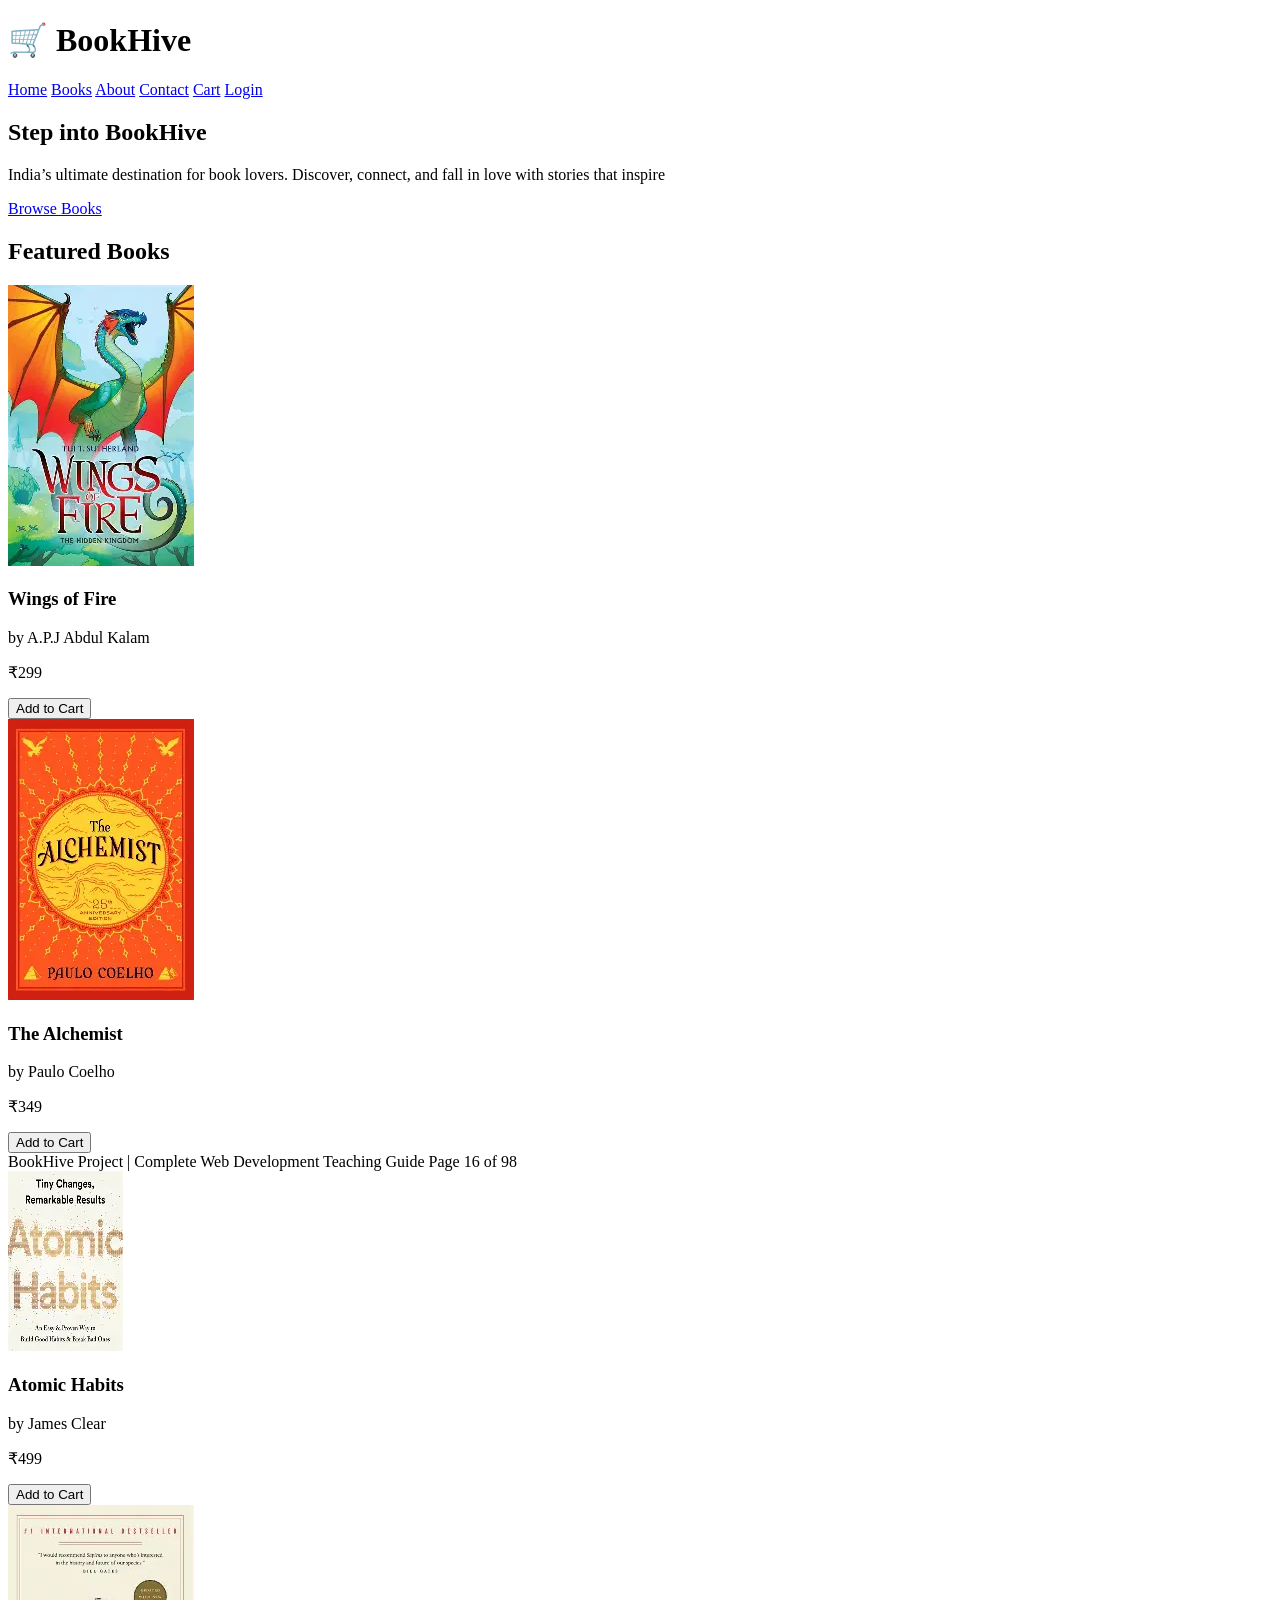
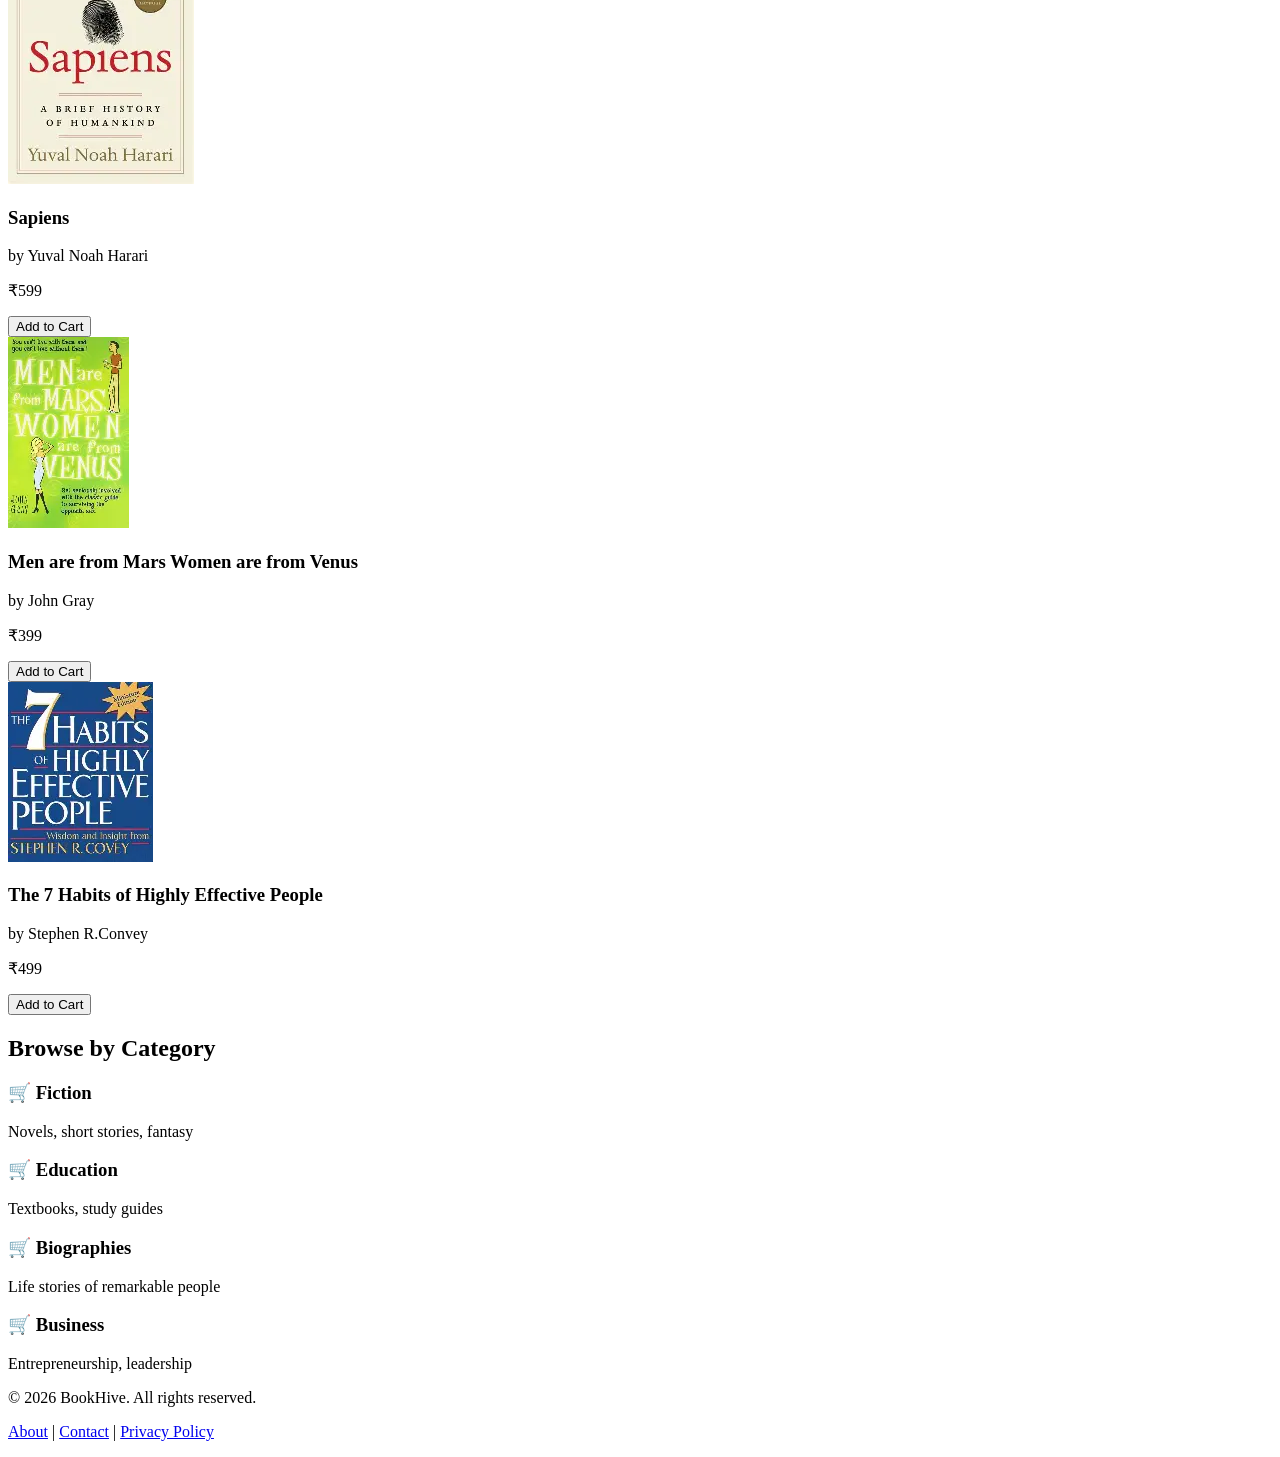
==== index.html @ eded7c4f "html structure" ====
<!DOCTYPE html>
<html lang="en">

<head>
    <meta charset="UTF-8">
    <meta name="viewport" content="width=device-width, initial-scale=1.0">

    <!-- SEO meta tag -->
    <title>BookHive - India's Favourite Online BookStore</title>
    <meta name="description" content="Buy books online at BookHive. Indian 
authors, bestsellers, fiction, education books. Free delivery across India.">
    <meta name="keywords" content="books, online bookstore, indian authors, buy 
books online">

    <!-- Open Graph for social media -->
    <meta property="og:title" content="BookHive - Online Bookstore">
    <meta property="og:description" content="India's favorite place to buy books 
online">
    <meta property="og:image" content="images/og-banner.jpg">

    <!-- Favicon -->
    <link rel="icon" href="images/favicon.png">
</head>

<body>

    <header>
        <h1>🛒 BookHive</h1>

        <nav>
            <a href="index.html">Home</a>
            <a href="books.html">Books</a>
            <a href="about.html">About</a>
            <a href="contact.html">Contact</a>
            <a href="cart.html">Cart</a>
            <a href="login.html">Login</a>
        </nav>
    </header>

    <main>

        <!-- Hero Section -->
        <section class="hero">
            <h2>Step into BookHive</h2>
            <p>India’s ultimate destination for book lovers. Discover, connect, and fall in love with stories that inspire</p>
            <a href="books.html" class="btn"> Browse Books</a>
        </section>

        <!-- Featured Books Section -->
        <section class="featured">
            <h2>Featured Books</h2>

            <article class="book-card">
                <img src="images/books/wings-of-fire.png" alt="image not found">
                <h3>Wings of Fire</h3>
                <p>by A.P.J Abdul Kalam</p>
                <p class="price">₹299</p>
                <button>Add to Cart</button>
            </article>

            <article class="book-card">
                <img src="images/books/the-alchemist.png" alt="The Alchemist book 
cover">
                <h3>The Alchemist</h3>
                <p>by Paulo Coelho</p>
                <p class="price">₹349</p>
                <button>Add to Cart</button>
            </article>
            BookHive Project | Complete Web Development Teaching Guide
            Page 16 of 98

            <article class="book-card">
                <img src="images/books/atomic-habits.png" alt="Atomic Habits book 
cover">
                <h3>Atomic Habits</h3>
                <p>by James Clear</p>
                <p class="price">₹499</p>
                <button>Add to Cart</button>
            </article>

            <article class="book-card">
                <img src="images/books/sapiens.png" alt="Sapiens book cover">
                <h3>Sapiens</h3>
                <p>by Yuval Noah Harari</p>
                <p class="price">₹599</p>
                <button>Add to Cart</button>
            </article>

            <article class="book-card">
                <img src="images/books/men-from-mars-women-from-venus.png" alt="Sapiens book cover">
                <h3>Men are from Mars Women are from Venus</h3>
                <p>by John Gray</p>
                <p class="price">₹399</p>
                <button>Add to Cart</button>
            </article>

            <article class="book-card">
                <img src="images/books/self-improvement.png" alt="Sapiens book cover">
                <h3>The 7 Habits of Highly Effective People</h3>
                <p>by Stephen R.Convey</p>
                <p class="price">₹499</p>
                <button>Add to Cart</button>
            </article>
        </section>

        <!-- Categories Section -->
        <section class="categories">
            <h2>Browse by Category</h2>

            <div class="category">
                <h3>🛒 Fiction</h3>
                <p>Novels, short stories, fantasy</p>
            </div>

            <div class="category">
                <h3>🛒 Education</h3>
                <p>Textbooks, study guides</p>
            </div>

            <div class="category">
                <h3>🛒 Biographies</h3>
                <p>Life stories of remarkable people</p>
            </div>

            <div class="category">
                <h3>🛒 Business</h3>
                <p>Entrepreneurship, leadership</p>
            </div>
        </section>
    </main>

    <!-- FOOTER -->
     <footer>
        <p>&copy; 2026 BookHive. All rights reserved.</p>
        <p>
            <a href="about.html">About</a> |
            <a href="contact.html">Contact</a> |
            <a href="#">Privacy Policy</a>
        </p>
     </footer>

</body>

</html>
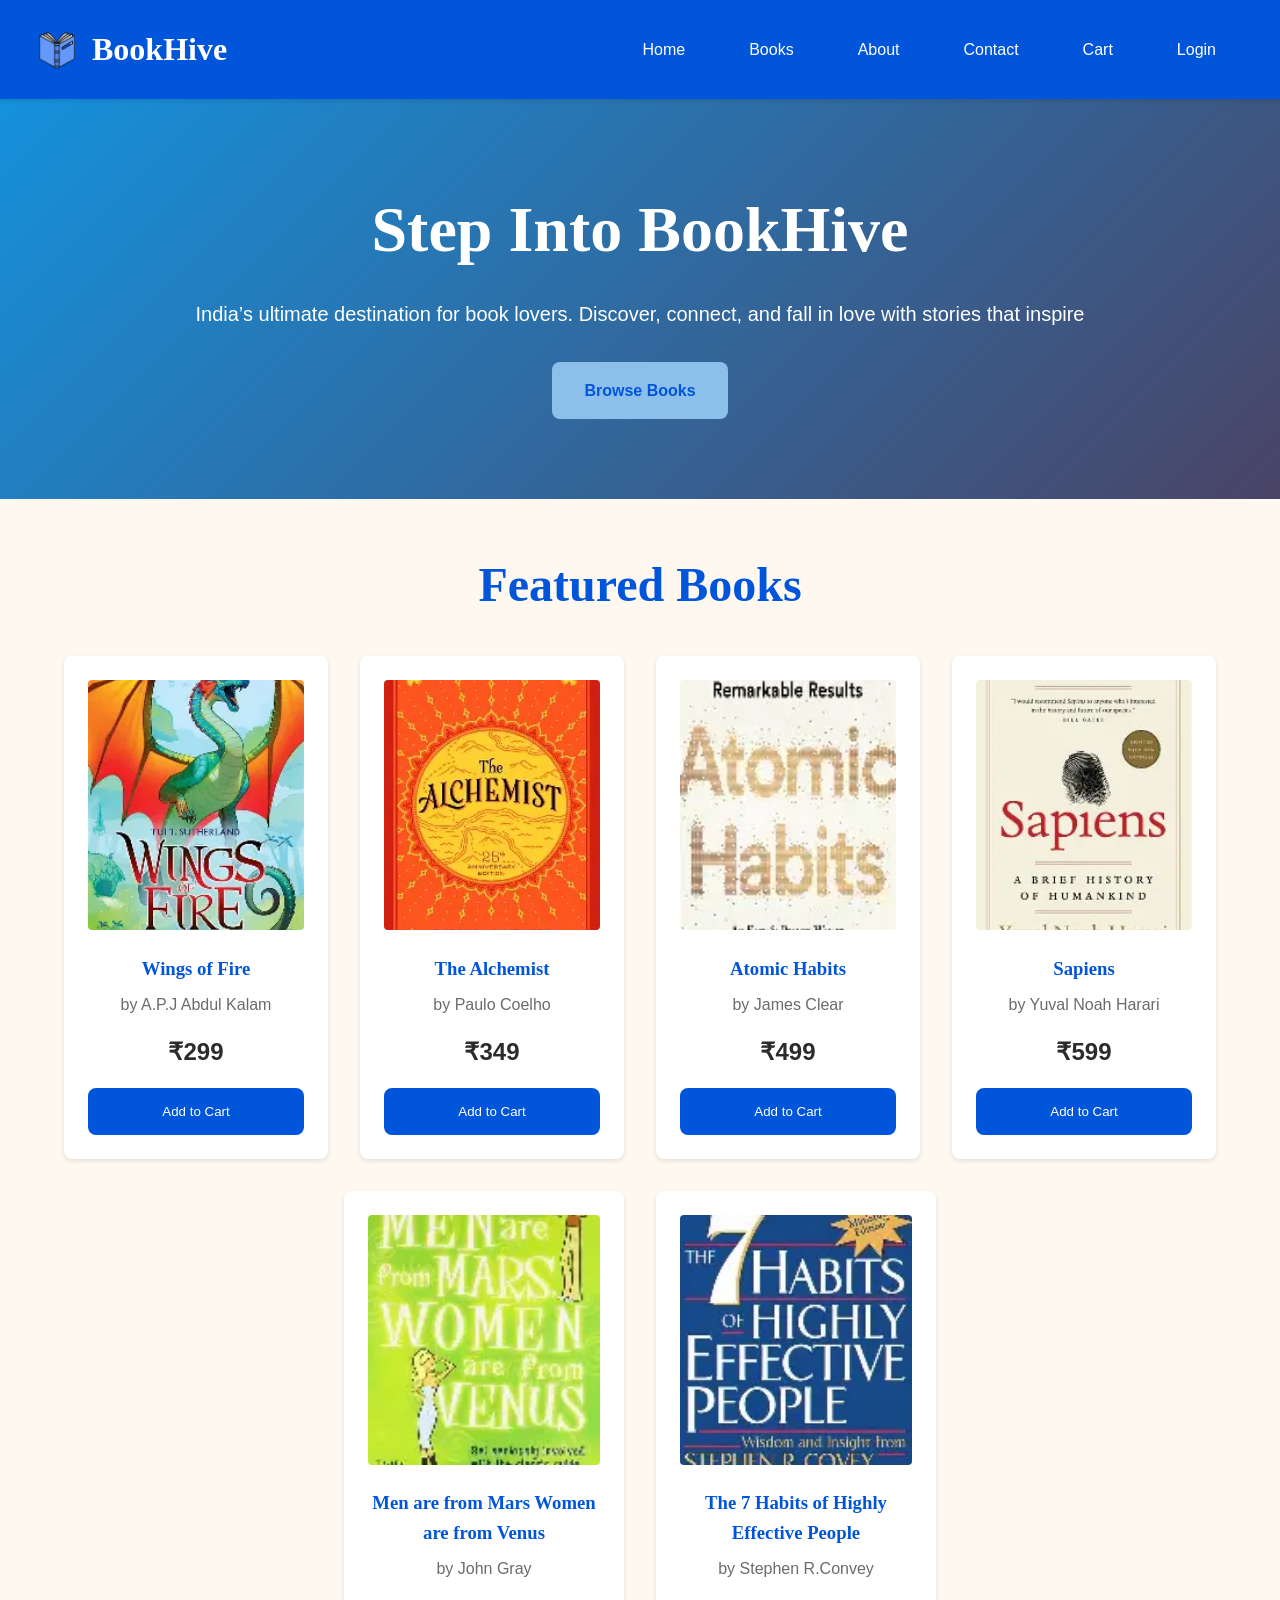
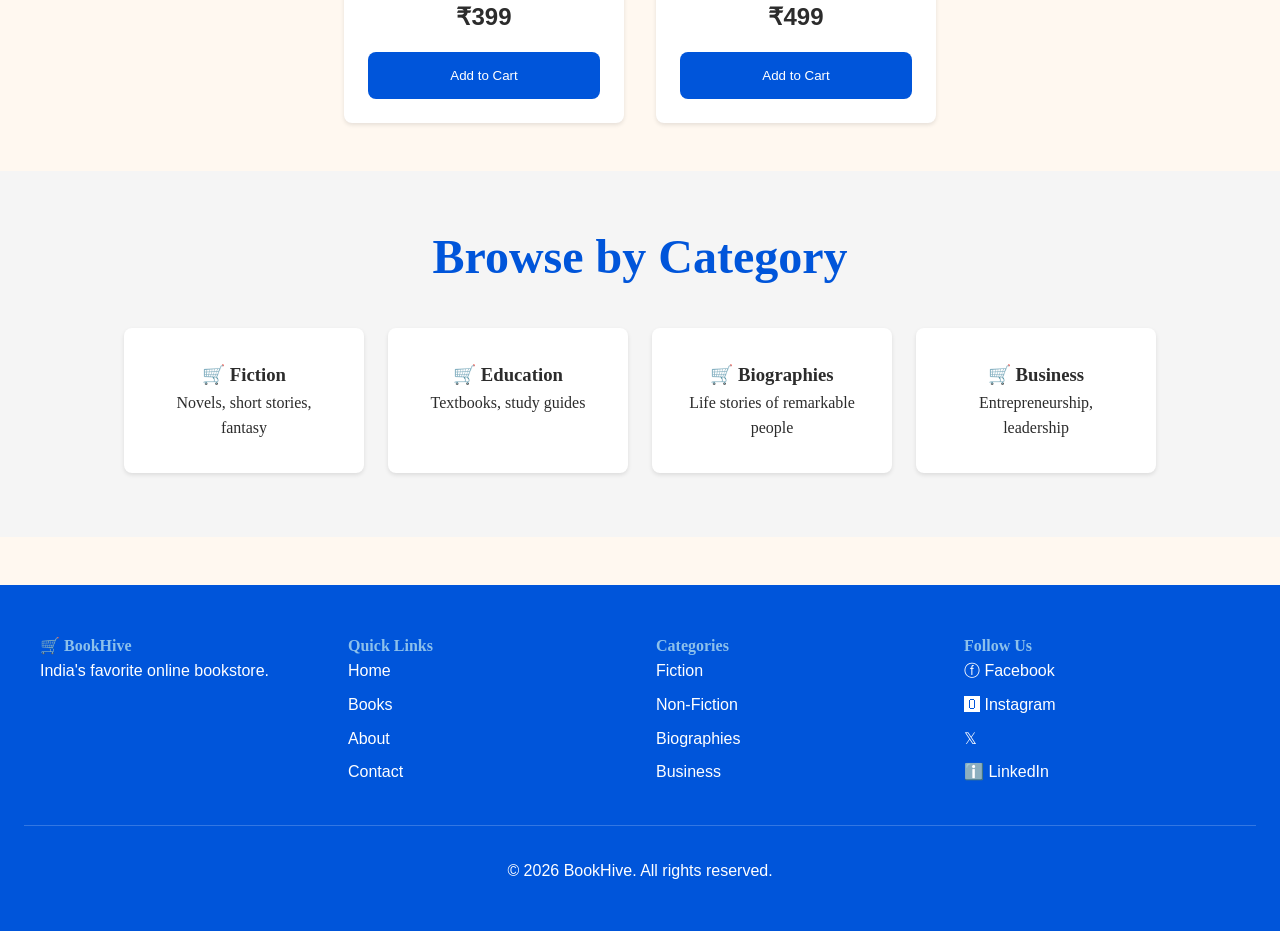
==== commit ed797c54: "css updated" ====
--- a/index.html
+++ b/index.html
@@ -20,12 +20,14 @@
 
     <!-- Favicon -->
     <link rel="icon" href="images/favicon.png">
+    <link rel="stylesheet" href="css/style.css">
+    <link rel="stylesheet" href="css/responsive.css">
 </head>
 
 <body>
 
     <header>
-        <h1>🛒 BookHive</h1>
+        <h1><img src="images/favicon.png" alt="icon not found" id="icon_img"> BookHive</h1>
 
         <nav>
             <a href="index.html">Home</a>
@@ -41,8 +43,9 @@
 
         <!-- Hero Section -->
         <section class="hero">
-            <h2>Step into BookHive</h2>
-            <p>India’s ultimate destination for book lovers. Discover, connect, and fall in love with stories that inspire</p>
+            <h2>Step Into BookHive</h2>
+            <p>India’s ultimate destination for book lovers. Discover, connect, and fall in love with stories that
+                inspire</p>
             <a href="books.html" class="btn"> Browse Books</a>
         </section>
 
@@ -50,94 +53,131 @@
         <section class="featured">
             <h2>Featured Books</h2>
 
-            <article class="book-card">
-                <img src="images/books/wings-of-fire.png" alt="image not found">
-                <h3>Wings of Fire</h3>
-                <p>by A.P.J Abdul Kalam</p>
-                <p class="price">₹299</p>
-                <button>Add to Cart</button>
-            </article>
+            <div class="books_container">
+                <article class="book-card">
+                    <img src="images/books/wings-of-fire.png" alt="image not found">
+                    <h3>Wings of Fire</h3>
+                    <p class="author">by A.P.J Abdul Kalam</p>
+                    <p class="price">₹299</p>
+                    <button>Add to Cart</button>
+                </article>
 
-            <article class="book-card">
-                <img src="images/books/the-alchemist.png" alt="The Alchemist book 
+                <article class="book-card">
+                    <img src="images/books/the-alchemist.png" alt="The Alchemist book 
 cover">
-                <h3>The Alchemist</h3>
-                <p>by Paulo Coelho</p>
-                <p class="price">₹349</p>
-                <button>Add to Cart</button>
-            </article>
-            BookHive Project | Complete Web Development Teaching Guide
-            Page 16 of 98
+                    <h3>The Alchemist</h3>
+                    <p class="author">by Paulo Coelho</p>
+                    <p class="price">₹349</p>
+                    <button>Add to Cart</button>
+                </article>
 
-            <article class="book-card">
-                <img src="images/books/atomic-habits.png" alt="Atomic Habits book 
+                <article class="book-card">
+                    <img src="images/books/atomic-habits.png" alt="Atomic Habits book 
 cover">
-                <h3>Atomic Habits</h3>
-                <p>by James Clear</p>
-                <p class="price">₹499</p>
-                <button>Add to Cart</button>
-            </article>
+                    <h3>Atomic Habits</h3>
+                    <p class="author">by James Clear</p>
+                    <p class="price">₹499</p>
+                    <button>Add to Cart</button>
+                </article>
 
-            <article class="book-card">
-                <img src="images/books/sapiens.png" alt="Sapiens book cover">
-                <h3>Sapiens</h3>
-                <p>by Yuval Noah Harari</p>
-                <p class="price">₹599</p>
-                <button>Add to Cart</button>
-            </article>
+                <article class="book-card">
+                    <img src="images/books/sapiens.png" alt="Sapiens book cover">
+                    <h3>Sapiens</h3>
+                    <p class="author">by Yuval Noah Harari</p>
+                    <p class="price">₹599</p>
+                    <button>Add to Cart</button>
+                </article>
 
-            <article class="book-card">
-                <img src="images/books/men-from-mars-women-from-venus.png" alt="Sapiens book cover">
-                <h3>Men are from Mars Women are from Venus</h3>
-                <p>by John Gray</p>
-                <p class="price">₹399</p>
-                <button>Add to Cart</button>
-            </article>
+                <article class="book-card">
+                    <img src="images/books/men-from-mars-women-from-venus.png" alt="Sapiens book cover">
+                    <h3>Men are from Mars Women are from Venus</h3>
+                    <p class="author">by John Gray</p>
+                    <p class="price">₹399</p>
+                    <button>Add to Cart</button>
+                </article>
 
-            <article class="book-card">
-                <img src="images/books/self-improvement.png" alt="Sapiens book cover">
-                <h3>The 7 Habits of Highly Effective People</h3>
-                <p>by Stephen R.Convey</p>
-                <p class="price">₹499</p>
-                <button>Add to Cart</button>
-            </article>
+                <article class="book-card">
+                    <img src="images/books/self-improvement.png" alt="Sapiens book cover">
+                    <h3>The 7 Habits of Highly Effective People</h3>
+                    <p class="author">by Stephen R.Convey</p>
+                    <p class="price">₹499</p>
+                    <button>Add to Cart</button>
+                </article>
+            </div>
         </section>
 
         <!-- Categories Section -->
         <section class="categories">
             <h2>Browse by Category</h2>
 
-            <div class="category">
-                <h3>🛒 Fiction</h3>
-                <p>Novels, short stories, fantasy</p>
-            </div>
+            <div class="catgory-list-container">
+                <div class="category">
+                    <h3>🛒 Fiction</h3>
+                    <p>Novels, short stories, fantasy</p>
+                </div>
 
-            <div class="category">
-                <h3>🛒 Education</h3>
-                <p>Textbooks, study guides</p>
-            </div>
+                <div class="category">
+                    <h3>🛒 Education</h3>
+                    <p>Textbooks, study guides</p>
+                </div>
 
-            <div class="category">
-                <h3>🛒 Biographies</h3>
-                <p>Life stories of remarkable people</p>
-            </div>
+                <div class="category">
+                    <h3>🛒 Biographies</h3>
+                    <p>Life stories of remarkable people</p>
+                </div>
 
-            <div class="category">
-                <h3>🛒 Business</h3>
-                <p>Entrepreneurship, leadership</p>
+                <div class="category">
+                    <h3>🛒 Business</h3>
+                    <p>Entrepreneurship, leadership</p>
+                </div>
             </div>
         </section>
     </main>
 
     <!-- FOOTER -->
-     <footer>
-        <p>&copy; 2026 BookHive. All rights reserved.</p>
-        <p>
-            <a href="about.html">About</a> |
-            <a href="contact.html">Contact</a> |
-            <a href="#">Privacy Policy</a>
-        </p>
-     </footer>
+    <footer>
+        <div class="footer-content">
+
+            <div class="footer-column">
+                <h4>🛒 BookHive</h4>
+                <p>India's favorite online bookstore.</p>
+            </div>
+
+            <div class="footer-column">
+                <h4>Quick Links</h4>
+                <ul>
+                    <li><a href="index.html">Home</a></li>
+                    <li><a href="books.html">Books</a></li>
+                    <li><a href="about.html">About</a></li>
+                    <li><a href="contact.html">Contact</a></li>
+                </ul>
+            </div>
+
+            <div class="footer-column">
+                <h4>Categories</h4>
+                <ul>
+                    <li><a href="#">Fiction</a></li>
+                    <li><a href="#">Non-Fiction</a></li>
+                    <li><a href="#">Biographies</a></li>
+                    <li><a href="#">Business</a></li>
+                </ul>
+            </div>
+
+            <div class="footer-column">
+                <h4>Follow Us</h4>
+                <ul>
+                    <li><a href="#">ⓕ Facebook</a></li>
+                    <li><a href="#">🅾 Instagram</a></li>
+                    <li><a href="#">𝕏</a></li>
+                    <li><a href="#">ℹ️ LinkedIn</a></li>
+                </ul>
+            </div>
+
+        </div>
+
+        <div class="footer-bottom">
+            <p>&copy; 2026 BookHive. All rights reserved.</p>
+        </div>
 
 </body>
 
--- a/css/style.css
+++ b/css/style.css
@@ -0,0 +1,373 @@
+* {
+    margin: 0;
+    padding: 0;
+    box-sizing: border-box;
+}
+
+html {
+    font-size: 16px;
+}
+
+body {
+    font-family: 'Inter', Arial, sans-serif;
+    color: #2c2c2c;
+    background-color: #fff8f0;
+    line-height: 1.6;
+}
+
+header {
+    background-color: var(--primary);
+    padding: var(--space-md) var(--space-lg);
+    color: var(--white);
+    box-shadow: var(--shadow-sm);
+    position: sticky;
+    top: 0;
+    z-index: 100;
+
+    display: flex;
+    justify-content: space-between;
+    align-items: center;
+    flex-wrap: wrap;
+    gap: var(--space-md);
+}
+
+header h1 {
+    font-family: 'playfair Display', georgia, serif;
+    font-size: 2rem;
+    display: flex;
+    align-items: center;
+    gap: 10px;
+}
+
+header h1 img {
+    width: 50px;
+    height: 50px;
+}
+
+nav {
+    display: flex;
+    gap: var(--space-sm);
+    flex-wrap: wrap;
+}
+
+nav a {
+    color: var(--white);
+    text-decoration: none;
+    padding: var(--space-xs) var(--space-sm);
+    margin-right: var(--space-sm);
+    border-radius: var(--border-radius);
+    transition: background 0.3s, color 0.3s;
+}
+
+nav a:hover {
+    background-color: var(--accent);
+    color: var(--primary);
+}
+
+.btn {
+    background-color: var(--accent);
+    padding: var(--space-sm);
+    border-radius: var(--border-radius);
+}
+
+/* hero Section */
+
+.hero {
+    background: linear-gradient(135deg, #1591DC 0%, #4A4466 100%);
+    color: var(--white);
+    text-align: center;
+    padding: var(--space-xl);
+    min-height: 400px;
+    display: flex;
+    flex-direction: column;
+    justify-content: center;
+    align-items: center;
+}
+
+.hero h2 {
+    font-family: 'Playfair Display', Georgia, serif;
+    font-size: 3rem;
+    margin-bottom: var(--space-sm);
+}
+
+.hero p {
+    font-size: 1.25rem;
+    margin-bottom: var(--space-lg);
+    opacity: 0.9;
+}
+
+.hero .btn {
+    text-decoration: none;
+    color: var(--primary);
+    padding: var(--space-sm) var(--space-lg);
+    border-radius: var(--border-radius);
+    font-weight: bold;
+    transition: transform 0.2s, box-shadow 0.2s;
+}
+
+.hero .btn:hover {
+    transform: translateY(-2px);
+    box-shadow: var(--shadow-sm);
+}
+
+/* Featured Book Section */
+.featured {
+    padding: var(--space-xl) var(--space-md);
+    max-width: var(--max-width);
+    margin: 0 auto;
+}
+
+.books_container {
+    display: flex;
+    flex-wrap: wrap;
+    gap: var(--space-lg);
+    justify-content: center;
+    margin-top: var(--shadow-lg);
+}
+
+.featured h2 {
+    font-family: 'Playfair Display', Georgia, serif;
+    font-size: 2.5rem;
+    color: var(--primary);
+    text-align: center;
+    margin-bottom: var(--space-lg);
+}
+
+.book-card {
+    background: var(--white);
+    border-radius: var(--border-radius);
+    padding: var(--space-md);
+    box-shadow: var(--shadow-sm);
+    text-align: center;
+    transition: transform 0.3s, box-shadow 0.3s;
+
+    flex: 1 1 250px;
+    max-width: 280px;
+}
+
+.book-card:hover {
+    transform: translateY(-5px);
+    box-shadow: var(--shadow-md);
+}
+
+.book-card img {
+    width: 100%;
+    height: 250px;
+    object-fit: cover;
+    border-radius: 4px;
+    margin-bottom: var(--space-sm);
+}
+
+.book-card h3 {
+    font-family: 'Playfair Display', Georgia, serif;
+    color: var(--primary);
+    margin-bottom: var(--space-xs);
+}
+
+.book-card .author {
+    color: var(--text-muted);
+    margin-bottom: var(--space-sm);
+}
+
+.book-card .price {
+    font-size: 1.5rem;
+    font-weight: bold;
+    color: var(--text-dark);
+    margin-bottom: var(--space-sm);
+}
+
+.book-card button {
+    background-color: var(--primary);
+    color: var(--white);
+    border: none;
+    padding: var(--space-sm) var(--space-lg);
+    border-radius: var(--border-radius);
+    cursor: pointer;
+    width: 100%;
+    transition: background-color 0.3s;
+}
+
+.book-card button:hover {
+    background-color: #06202B;
+}
+
+/* Categories */
+
+.categories {
+    background-color: var(--light-gray);
+    padding: var(--space-xl) var(--space-md);
+}
+
+.categories h2 {
+    font-family: 'Playfair Display', Georgia, serif;
+    font-size: 2.5rem;
+    color: var(--primary);
+    text-align: center;
+    margin-bottom: var(--space-lg);
+    max-width: var(--max-width);
+    margin-left: auto;
+    margin-right: auto;
+}
+
+.catgory-list-container {
+    display: flex;
+    flex-wrap: wrap;
+    justify-content: center;
+    gap: var(--space-md);
+    max-width: var(--max-width);
+    margin: 0 auto;
+}
+
+.category {
+    background: var(--white);
+    padding: var(--space-lg);
+    border-radius: var(--border-radius);
+    text-align: center;
+    box-shadow: var(--shadow-sm);
+    flex: 1 1 200px;
+    max-width: 240px;
+    cursor: pointer;
+    transition: all 0.3s;
+}
+
+.category:hover {
+    background-color: var(--accent);
+    color: var(--primary);
+    transform: scale(1.05);
+}
+
+.category {
+    font-family: 'Playfair Display', Georgia, serif;
+    margin-bottom: var(--space-sm);
+}
+
+/* Footer */
+footer {
+    background-color: var(--primary);
+    color: var(--white);
+    padding: var(--space-xl) var(--space-md);
+    margin-top: var(--space-xl);
+}
+
+.footer-content {
+    display: flex;
+    flex-wrap: wrap;
+    gap: var(--space-lg);
+    max-width: var(--max-width);
+    margin: 0 auto;
+}
+
+.footer-column {
+    flex: 1 1 250px;
+}
+
+.footer-column h4 {
+    font-family: 'Playfair Display', Georgia, serif;
+    color: var(--accent);
+}
+
+.footer-column ul {
+    list-style: none;
+}
+
+.footer-column li {
+    margin-bottom: var(--space-xs);
+}
+
+.footer-column a {
+    color: var(--white);
+    text-decoration: none;
+    transition: color 0.3s;
+}
+
+.footer-column a:hover {
+    color: var(--accent);
+}
+
+.footer-bottom {
+    text-align: center;
+    padding-top: var(--space-lg);
+    margin-top: var(--space-lg);
+    border-top: 1px solid rgba(255, 255, 255, 0.2);
+}
+
+:root {
+    /* Colors */
+    --primary: #0055DA;
+    --secondary: #4BB8FA;
+    --accent: #8CC0EB;
+    --bg: #FFF8F0;
+    --text-dark: #2C2C2C;
+    --text-muted: #6B6B6B;
+    --success: #2E7D32;
+    --error: #C62828;
+    --white: #FFFFFF;
+    --light-gray: #F5F5F5;
+
+    /* Spacing */
+    --space-xs: 0.5rem;
+    /* 8px */
+    --space-sm: 1rem;
+    /* 16px */
+    --space-md: 1.5rem;
+    /* 24px */
+    --space-lg: 2rem;
+    /* 32px */
+    --space-xl: 3rem;
+    /* 48px */
+
+    /* Other */
+    --border-radius: 8px;
+    --max-width: 1200px;
+    --shadow-sm: 0 2px 4px rgba(0, 0, 0, 0.1);
+    --shadow-md: 0 4px 12px rgba(0, 0, 0, 0.15);
+}
+
+/* Animations  */
+
+@keyframes fadeIn {
+    from {
+        opacity: 0;
+        transform: translateY(20px);
+    }
+    to {
+        opacity: 1;
+        transform: translateY(0);
+    }
+}
+
+.hero h2,
+.hero p,
+.hero .btn {
+    animation: fadeIn 0.8s ease-out forwards;
+}
+
+@keyframes pulse {
+    0%, 100% {transform: scale(1);}
+    50% {transform: scale(1.05);}
+}
+
+.sale-tag {
+    background: var(--error);
+    color: var(--white);
+    padding: 4px 8px;
+    border-radius: 4px;
+    font-size: 0.8rem;
+    display: inline-block;
+    animation: pluse 2s infinite;
+}
+
+@keyframes spin {
+    from {transform: rotate(0deg);}
+    to {transform: rotate(360deg);}
+}
+
+.spinner {
+    width: 40px;
+    height: 40px;
+    border: 4px solid #f3f3f3;
+    border-top-color: var(--primary);
+    border-radius: 50%;
+    animation: spin 1s linear infinite;
+    margin: var(--space-lg) auto;
+}
--- a/css/responsive.css
+++ b/css/responsive.css
@@ -0,0 +1,92 @@
+@media (max-width: 768px) {
+
+    header {
+        flex-direction: column;
+        text-align: center;
+        gap: var(--space-sm);
+    }
+
+    header h1 {
+        font-size: 1.5rem;
+    }
+
+    nav {
+        justify-content: center;
+        gap: var(--space-xs);
+    }
+    
+    nav a {
+        font-size: 0.9rem;
+        padding: 4px 8px;
+    }
+
+    .hero {
+        padding: var(--space-lg) var(--space-md);
+        min-height: 300px;
+    }
+
+    .hero h2 {
+        font-size: 2rem;
+    }
+
+    .hero p {
+        font-size: 1rem;
+    }
+
+    .featured h2 {
+        font-size: 2rem;
+    }
+
+    .filter-controls {
+        flex-direction: column;
+    }
+
+    .cart-table thread {
+        display: none;
+    }
+
+    .cart-table tbody tr {
+        display: block;
+        margin-bottom: var(--space-md);
+        background: var(--white);
+        padding: var(--space-md);
+        border-radius: var(--border-radius);
+    }
+
+    .cart-table td { 
+        display: block; 
+        text-align: left; 
+        padding: var(--space-xs) 0; 
+    }
+}
+
+@media (max-width: 480px) {
+
+    header h1 {
+        font-size: 1.25rem;
+    }
+
+    .hero h2 {
+        font-size: 1.5rem;
+    }
+
+    .book-card img {
+        height: 180px;
+    }
+
+    .footer-content {
+        flex-direction: column;
+        text-align: center;
+    }
+}
+
+@media (max-width: 1400px) {
+    .hero h2 {
+        font-size: 4rem;
+    }
+
+    .featured h2,
+    .categories h2 {
+        font-size: 3rem;
+    }
+}
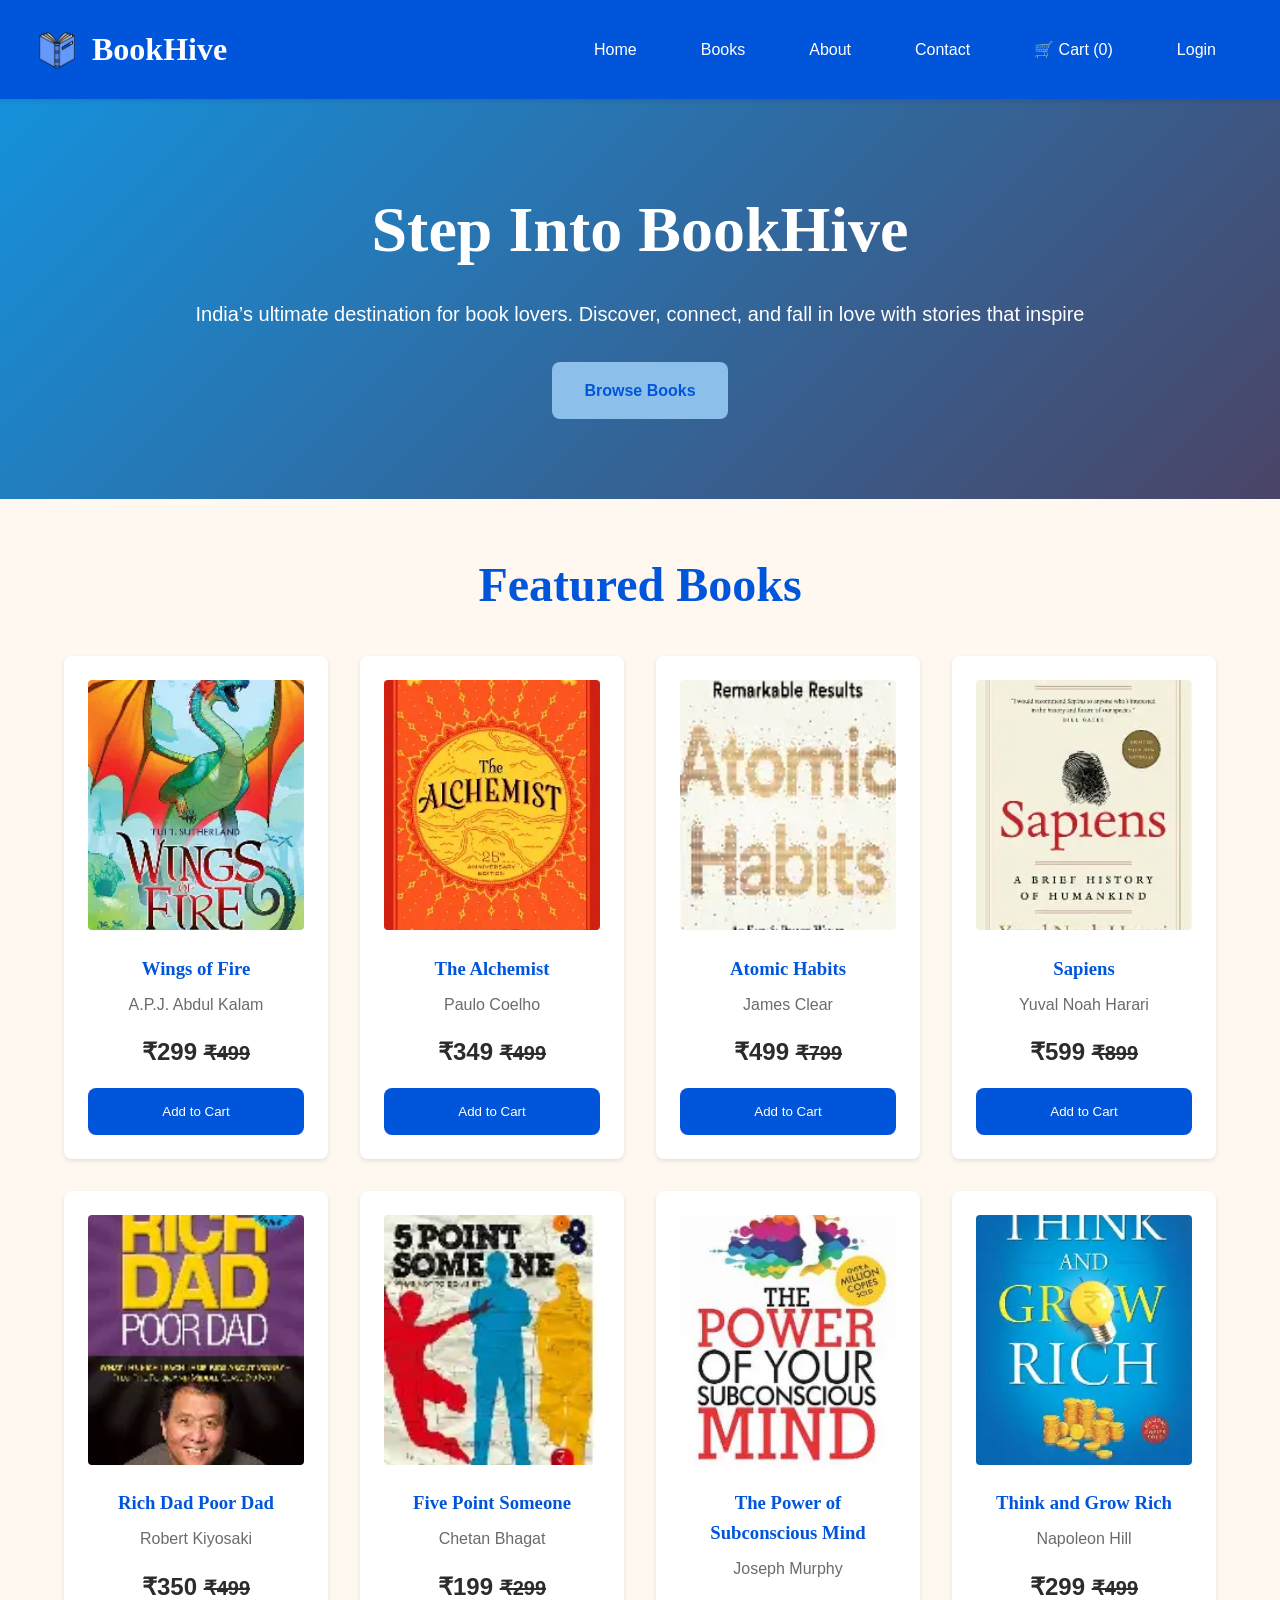
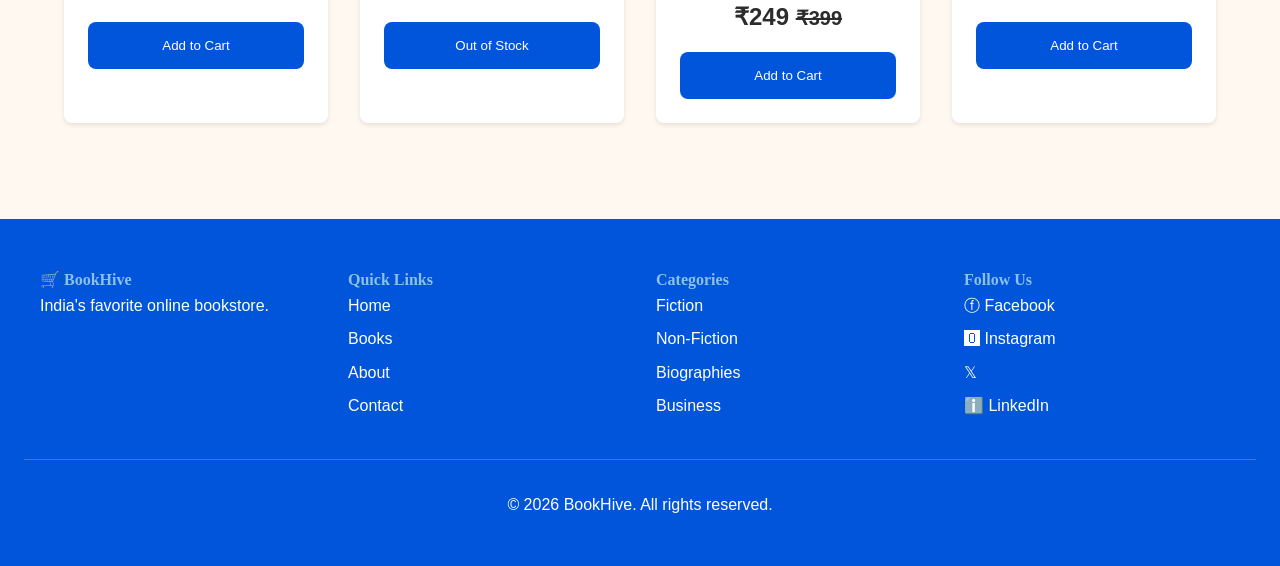
==== commit 58e51e60: "images added" ====
--- a/index.html
+++ b/index.html
@@ -34,7 +34,7 @@
             <a href="books.html">Books</a>
             <a href="about.html">About</a>
             <a href="contact.html">Contact</a>
-            <a href="cart.html">Cart</a>
+            <a href="cart.html" id="cart-link">🛒 Cart (<span id="cart-count">0</span>)</a>
             <a href="login.html">Login</a>
         </nav>
     </header>
@@ -43,8 +43,8 @@
 
         <!-- Hero Section -->
         <section class="hero">
-            <h2>Step Into BookHive</h2>
-            <p>India’s ultimate destination for book lovers. Discover, connect, and fall in love with stories that
+            <h2 id="hero-title">Step Into BookHive</h2>
+            <p id="hero-subtitle">India’s ultimate destination for book lovers. Discover, connect, and fall in love with stories that
                 inspire</p>
             <a href="books.html" class="btn"> Browse Books</a>
         </section>
@@ -54,12 +54,12 @@
             <h2>Featured Books</h2>
 
             <div class="books_container">
-                <article class="book-card">
+                <!-- <article class="book-card">
                     <img src="images/books/wings-of-fire.png" alt="image not found">
                     <h3>Wings of Fire</h3>
                     <p class="author">by A.P.J Abdul Kalam</p>
                     <p class="price">₹299</p>
-                    <button>Add to Cart</button>
+                    <button id="cart-btn">Add to Cart</button>
                 </article>
 
                 <article class="book-card">
@@ -104,7 +104,7 @@
                     <button>Add to Cart</button>
                 </article>
             </div>
-        </section>
+        </section> -->
 
         <!-- Categories Section -->
         <section class="categories">
@@ -178,7 +178,8 @@
         <div class="footer-bottom">
             <p>&copy; 2026 BookHive. All rights reserved.</p>
         </div>
-
+        <script src="js/books.js"></script>
+        <script src="js/main.js"></script>
 </body>
 
 </html>
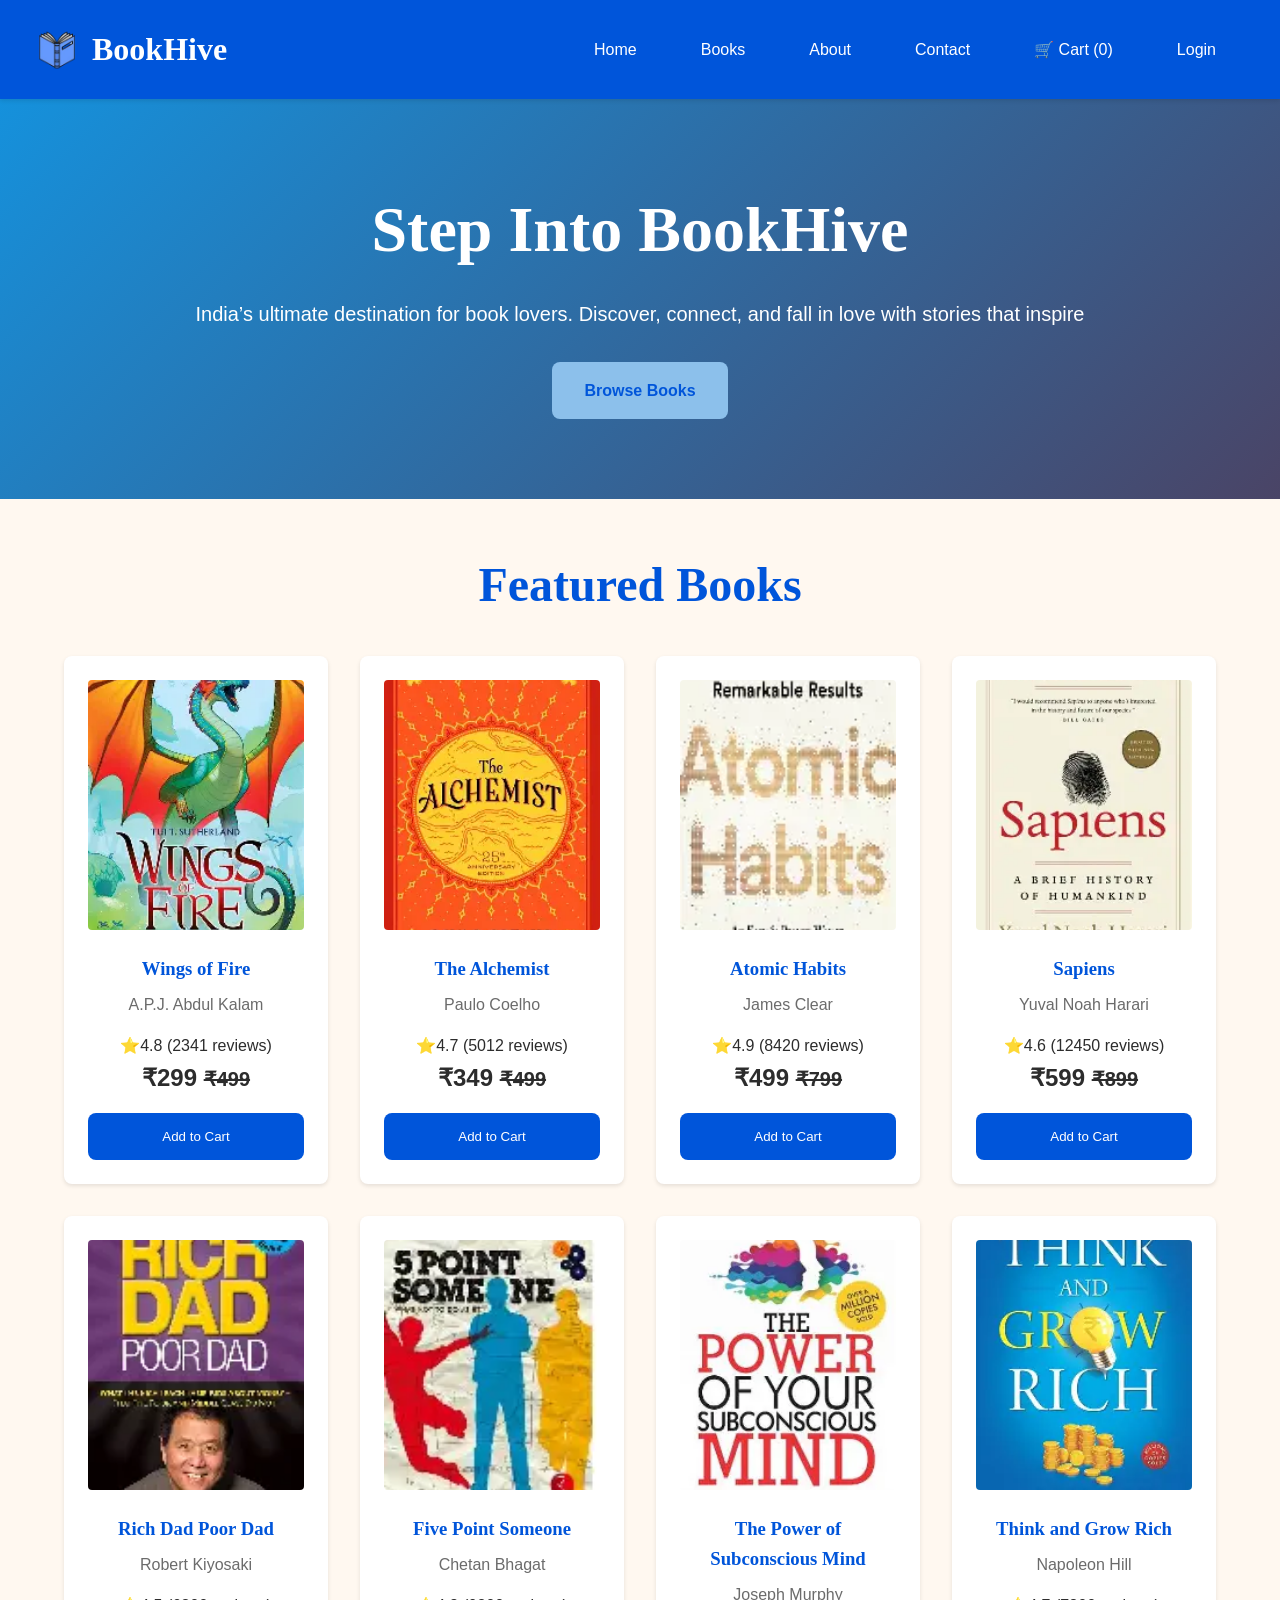
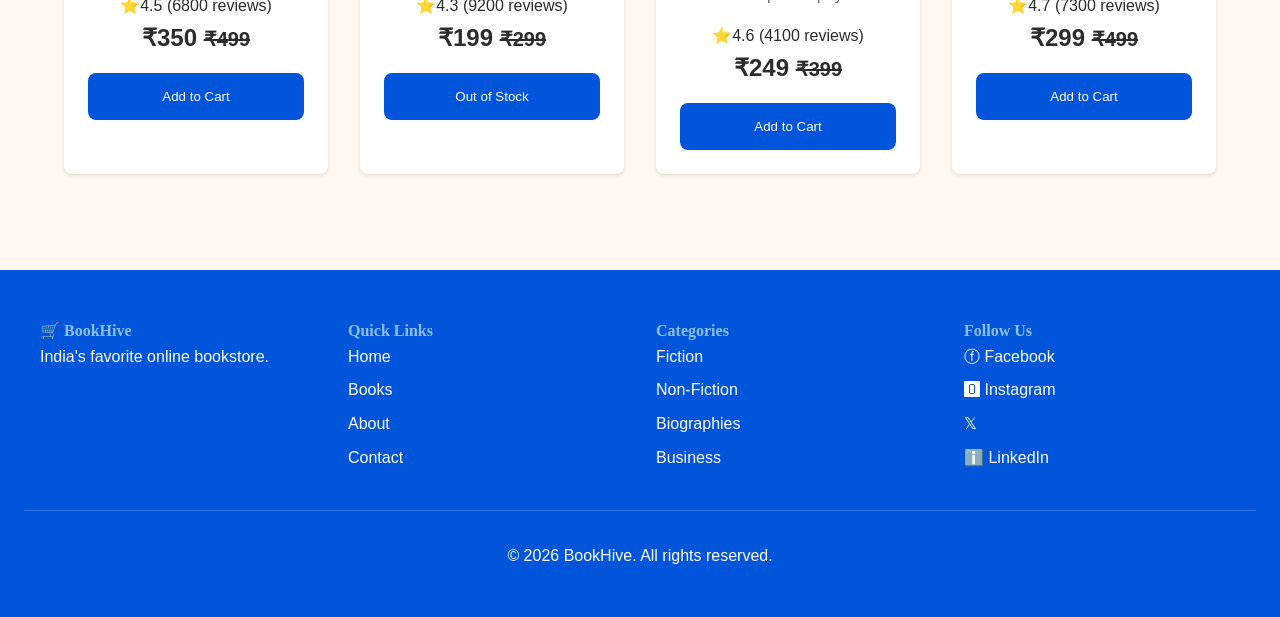
==== commit 35646d7e: "updated Code" ====
--- a/index.html
+++ b/index.html
@@ -44,7 +44,8 @@
         <!-- Hero Section -->
         <section class="hero">
             <h2 id="hero-title">Step Into BookHive</h2>
-            <p id="hero-subtitle">India’s ultimate destination for book lovers. Discover, connect, and fall in love with stories that
+            <p id="hero-subtitle">India’s ultimate destination for book lovers. Discover, connect, and fall in love with
+                stories that
                 inspire</p>
             <a href="books.html" class="btn"> Browse Books</a>
         </section>
@@ -53,7 +54,7 @@
         <section class="featured">
             <h2>Featured Books</h2>
 
-            <div class="books_container">
+            <div class="books_container" id="books-container">
                 <!-- <article class="book-card">
                     <img src="images/books/wings-of-fire.png" alt="image not found">
                     <h3>Wings of Fire</h3>
@@ -106,32 +107,32 @@
             </div>
         </section> -->
 
-        <!-- Categories Section -->
-        <section class="categories">
-            <h2>Browse by Category</h2>
+                <!-- Categories Section -->
+                <section class="categories">
+                    <h2>Browse by Category</h2>
 
-            <div class="catgory-list-container">
-                <div class="category">
-                    <h3>🛒 Fiction</h3>
-                    <p>Novels, short stories, fantasy</p>
-                </div>
+                    <div class="catgory-list-container">
+                        <div class="category">
+                            <h3>🛒 Fiction</h3>
+                            <p>Novels, short stories, fantasy</p>
+                        </div>
 
-                <div class="category">
-                    <h3>🛒 Education</h3>
-                    <p>Textbooks, study guides</p>
-                </div>
+                        <div class="category">
+                            <h3>🛒 Education</h3>
+                            <p>Textbooks, study guides</p>
+                        </div>
 
-                <div class="category">
-                    <h3>🛒 Biographies</h3>
-                    <p>Life stories of remarkable people</p>
-                </div>
+                        <div class="category">
+                            <h3>🛒 Biographies</h3>
+                            <p>Life stories of remarkable people</p>
+                        </div>
 
-                <div class="category">
-                    <h3>🛒 Business</h3>
-                    <p>Entrepreneurship, leadership</p>
-                </div>
-            </div>
-        </section>
+                        <div class="category">
+                            <h3>🛒 Business</h3>
+                            <p>Entrepreneurship, leadership</p>
+                        </div>
+                    </div>
+                </section>
     </main>
 
     <!-- FOOTER -->
@@ -180,6 +181,7 @@
         </div>
         <script src="js/books.js"></script>
         <script src="js/main.js"></script>
+        <script src="js/cart.js"></script>
 </body>
 
 </html>
--- a/css/style.css
+++ b/css/style.css
@@ -323,7 +323,32 @@
     --shadow-md: 0 4px 12px rgba(0, 0, 0, 0.15);
 }
 
+/* Notification */
+
+.notification {
+    position: fixed;
+    top: 100px;
+    right: 20px;
+    background-color: var(--success);
+    color: var(--white);
+    padding: var(--space-sm) var(--space-md);
+    border-radius: var(--border-radius);
+    box-shadow: var(--shadow-md);
+    animation: slideIn 0.3s ease-out;
+}
+
 /* Animations  */
+
+@keyframes slideIn {
+    from {
+        transform: translateX(100%);
+        opacity: 0;
+    }
+    to {
+        transform: translateX(0);
+        opacity: 1;
+    }
+}
 
 @keyframes fadeIn {
     from {
